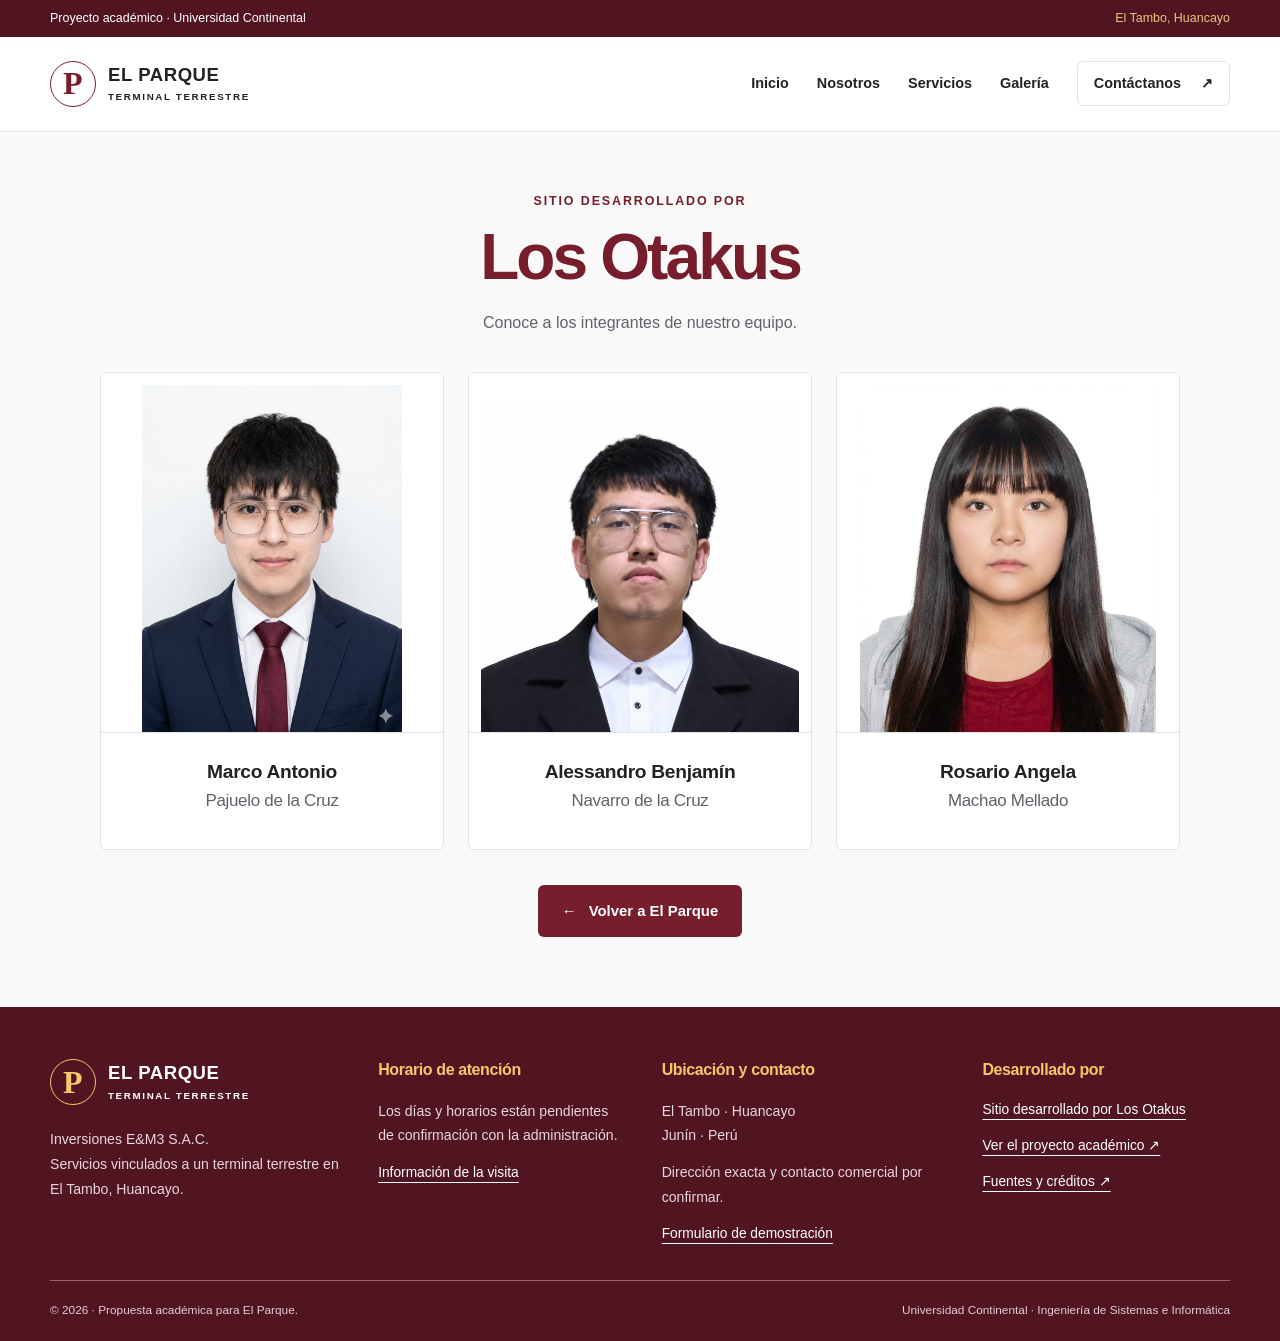
==== desarrolladores.html @ 57271e82 "Agregar páginas del terminal" ====
<!doctype html>
<html lang="es">
<head>
  <meta charset="utf-8">
  <meta name="viewport" content="width=device-width, initial-scale=1">
  <meta name="description" content="Los Otakus, equipo desarrollador de la página académica del Terminal Terrestre El Parque.">
  <meta name="theme-color" content="#771e2c">
  <title>Los Otakus · El Parque</title>
  <style>/* Paleta del proyecto: vino, dorado y blanco. Sin librerías ni compilación. */
:root{--wine:#771e2c;--wine-dark:#511521;--gold:#f2c86b;--ink:#222124;--muted:#62616a;--line:#e4e2e2;--paper:#fff;--light:#f6f5f5;--radius:6px;--max:1180px}
*{box-sizing:border-box}html{scroll-behavior:smooth;scroll-padding-top:110px}body{margin:0;background:var(--paper);color:var(--ink);font-family:Arial,Helvetica,sans-serif;font-size:16px;line-height:1.65}a{color:inherit;text-underline-offset:5px}button,input,select,textarea{font:inherit}button,a,input,select,textarea{-webkit-tap-highlight-color:transparent}button,a{touch-action:manipulation}img{display:block;max-width:100%}h1,h2,h3,p,figure{margin:0}h1,h2,h3{line-height:1.1}h1,h2{letter-spacing:-.045em}h2{font-size:clamp(2rem,4vw,3rem)}h3{font-size:1.35rem;letter-spacing:-.025em}p+p{margin-top:1rem}a:focus-visible,button:focus-visible,input:focus-visible,select:focus-visible,textarea:focus-visible,[tabindex]:focus-visible{outline:3px solid #1a74be;outline-offset:5px}a:hover{text-decoration-thickness:2px}.container{width:min(var(--max),calc(100% - 80px));margin:auto}.section{padding-top:100px;padding-bottom:100px}.eyebrow{font-size:.78rem;font-weight:700;letter-spacing:.15em;line-height:1.5;color:var(--wine);margin-bottom:22px}.lead{font-size:1.2rem;line-height:1.6}.fine-print{font-size:.85rem;line-height:1.6;color:var(--muted)}.text-link{display:inline-flex;gap:26px;align-items:center;font-weight:700;font-size:.95rem}.button{display:inline-flex;align-items:center;justify-content:center;gap:32px;min-height:52px;padding:14px 24px;border:0;border-radius:var(--radius);font-weight:700;font-size:.93rem;cursor:pointer;text-decoration:none;transition:background .15s,transform .15s}.button:hover{transform:translateY(-2px)}.button-dark{background:var(--wine);color:white}.button-dark:hover{background:var(--wine-dark)}.button-gold{background:var(--gold);color:var(--wine-dark)}.button-gold:hover{background:#ffe19a}.skip-link{position:absolute;top:0;left:20px;transform:translateY(-150%);z-index:50;padding:12px 20px;background:var(--ink);color:white}.skip-link:focus{transform:translateY(0)}
.academic-bar{background:var(--wine-dark);color:#fff;font-size:.78rem}.academic-bar .container{display:flex;justify-content:space-between;gap:16px;padding-top:8px;padding-bottom:8px}.academic-bar span{color:#edc57c}.site-header{position:sticky;top:0;z-index:10;background:#fff;border-bottom:1px solid var(--line)}.nav-wrap{display:flex;align-items:center;justify-content:space-between;min-height:94px;gap:35px}.brand{display:inline-flex;align-items:center;gap:12px;font-weight:900;font-size:1.16rem;letter-spacing:.03em;text-decoration:none;white-space:nowrap;line-height:1.1}.brand small{display:block;font-size:.61rem;font-weight:600;letter-spacing:.17em;margin-top:7px}.brand-mark{display:grid;place-items:center;width:46px;height:46px;border:1px solid var(--wine);border-radius:50%;font-family:Georgia,serif;font-size:2rem;font-weight:700;color:var(--wine)}nav{display:flex;align-items:center;gap:28px}nav a{font-size:.9rem;text-decoration:none;font-weight:600}nav a:hover{color:var(--wine)}.nav-contact{padding:10px 16px;border:1px solid var(--line);border-radius:var(--radius)}.nav-contact span{margin-left:16px}.menu-toggle{display:none}
.hero{padding:58px 0 64px}.hero-grid{display:grid;grid-template-columns:1.02fr 1fr;gap:50px;align-items:center}.hero-copy{padding:15px 0}.hero h1{font-size:clamp(2.8rem,5.4vw,4.65rem);line-height:1.02;font-weight:800}.hero h1 em{font-family:Georgia,'Times New Roman',serif;font-weight:400;color:var(--wine);letter-spacing:-.05em}.hero-intro{max-width:440px;margin-top:28px;color:var(--muted);font-size:1.05rem;line-height:1.7}.hero-actions{display:flex;align-items:center;gap:28px;margin-top:30px}.hero-footnote{display:flex;align-items:center;gap:15px;font-size:.8rem;color:var(--muted);margin-top:37px}.small-line{height:1px;width:34px;background:var(--wine)}.hero-visual{position:relative;min-height:535px;background:var(--wine-dark);overflow:hidden;border-radius:3px}.photo-space{position:absolute;inset:0;background:linear-gradient(160deg,#854250,#411820)}.hero-photo{position:absolute;width:100%;height:100%;object-fit:cover;inset:0}.hero-visual::after{content:'';position:absolute;inset:0;background:linear-gradient(0deg,rgba(32,18,22,.93),rgba(32,18,22,0) 80%)}.photo-caption{position:absolute;z-index:1;bottom:54px;left:38px;color:#fff;right:25px}.photo-caption>span{display:block;font-size:.72rem;font-weight:700;letter-spacing:.25em;color:var(--gold);margin-bottom:18px}.photo-caption strong{display:block;font-size:2.5rem;line-height:1.08;letter-spacing:-.035em}.photo-caption small{display:block;margin-top:18px;font-size:.9rem;color:#e9e4e5}.image-note{position:absolute;z-index:2;bottom:12px;left:38px;right:18px;font-size:.73rem;color:#f0e7e7;line-height:1.4}.identity-strip{background:var(--light);border-top:1px solid var(--line);border-bottom:1px solid var(--line)}.identity-grid{display:grid;grid-template-columns:1.2fr 1fr 1fr;padding-top:25px;padding-bottom:25px}.identity-grid>div{padding:0 34px;border-left:1px solid #d6d1d2}.identity-grid>div:first-child{padding-left:0;border:0}.identity-grid span{display:block;font-size:.78rem;color:var(--muted);margin-bottom:3px}.identity-grid strong{font-size:.96rem}
.section-heading{margin-bottom:42px}.about-grid{display:grid;grid-template-columns:1.08fr 1fr;gap:90px}.about-text p:not(.lead){color:var(--muted);font-size:1rem}.about-text .text-link{margin-top:22px}.purpose-list article{display:flex;gap:24px;padding:28px 0;border-top:1px solid var(--line)}.purpose-list article:first-child{padding-top:0;border-top:0}.purpose-list p{font-size:.96rem;margin-top:12px;color:var(--muted)}.purpose-number{font-family:Georgia,serif;font-size:2.3rem;line-height:1;color:var(--wine);width:34px;flex:none}.purpose-list .fine-print{font-size:.78rem;border-top:1px solid var(--line);padding-top:18px;margin:0}.services-section{background:var(--light)}.horizontal{display:flex;align-items:flex-end;justify-content:space-between;gap:50px}.horizontal>p{max-width:320px;color:var(--muted)}.service-grid{display:grid;grid-template-columns:repeat(3,1fr);gap:22px}.service-card{display:flex;flex-direction:column;background:white;padding:32px;border:1px solid #dfdada;border-top:3px solid var(--wine);border-radius:var(--radius);min-height:323px}.service-index{font-family:Georgia,serif;font-size:1.9rem;color:var(--wine);margin-bottom:29px;line-height:1}.service-card h3{font-size:1.45rem;line-height:1.2}.service-card p{font-size:.95rem;line-height:1.65;color:var(--muted);margin-top:18px;margin-bottom:26px}.service-card a{display:flex;justify-content:space-between;gap:15px;align-items:center;font-size:.9rem;font-weight:bold;margin-top:auto;text-decoration:none}.travel-note{display:flex;gap:20px;align-items:flex-start;margin-top:32px;border-top:1px solid #dad5d6;padding-top:27px}.travel-note>span{border:1px solid var(--wine);width:26px;height:26px;display:grid;place-items:center;border-radius:50%;flex:none;font-family:Georgia,serif;color:var(--wine);font-size:.9rem}.travel-note h3{font-size:1rem;line-height:1.6}.travel-note p{font-size:.91rem;color:var(--muted);margin-top:4px;max-width:900px}
.location-grid{display:grid;grid-template-columns:.93fr 1.1fr;gap:70px;align-items:center}.location-grid .lead{margin-top:25px;color:var(--muted)}.location-details{margin:30px 0 23px}.location-details>div{padding:15px 0;border-bottom:1px solid var(--line)}.location-details dt{font-size:.88rem;font-weight:bold;margin-bottom:6px}.location-details dd{margin:0;color:var(--muted);font-size:.94rem}.location-grid .text-link{margin-top:24px}.map-panel{background:#e5e5e5;position:relative;min-height:470px;border-radius:var(--radius);overflow:hidden;border:1px solid var(--line)}.map-panel iframe{position:absolute;inset:0;width:100%;height:100%;border:0}.map-label{position:absolute;bottom:20px;left:20px;right:20px;background:white;padding:17px 23px;display:flex;align-items:center;gap:16px;box-shadow:0 4px 15px #0001;pointer-events:none}.map-label strong{display:block;font-size:.85rem;letter-spacing:.08em}.map-label span:not(.map-dot){font-size:.8rem;color:var(--muted)}.map-dot{width:12px;height:12px;border:3px solid var(--wine);border-radius:50%}
.contact-section{background:var(--wine-dark);color:white}.contact-grid{display:grid;grid-template-columns:.9fr 1.1fr;gap:90px}.contact-copy .eyebrow{color:var(--gold)}.contact-copy h2{font-size:clamp(2.3rem,4.2vw,3.4rem)}.contact-copy>p:not(.eyebrow){max-width:350px;margin-top:25px;color:#ead6db}.demo-note{margin-top:40px;border-left:2px solid var(--gold);padding-left:20px;max-width:370px}.demo-note strong{font-size:.9rem;color:var(--gold)}.demo-note p{font-size:.9rem;color:#ead6db;line-height:1.65;margin-top:9px}.form-row{display:grid;grid-template-columns:1fr 1fr;gap:18px}.field{margin-bottom:19px}.field label{display:block;font-size:.89rem;margin-bottom:7px;font-weight:600}.field input,.field select,.field textarea{width:100%;border:1px solid #a47580;border-radius:4px;background:#fff;color:var(--ink);min-height:48px;padding:11px 13px;box-shadow:none}.field textarea{resize:vertical;min-height:126px}.field input[aria-invalid=true],.field select[aria-invalid=true],.field textarea[aria-invalid=true]{border:2px solid #ffd39b}.field input:focus-visible,.field select:focus-visible,.field textarea:focus-visible{outline-color:var(--gold);outline-offset:3px}.field-error{font-size:.81rem;color:#ffdfb4;display:block;line-height:1.45;margin-top:5px}.field-error:empty{display:none}.field-meta{display:flex;justify-content:space-between;gap:20px;align-items:start}.field-meta>span:last-child{font-size:.78rem;color:#e5cbd1;margin-left:auto}.form-result{font-size:.91rem;line-height:1.5}.form-result:not(:empty){padding:15px;border:1px solid #d0a2ad;margin-top:20px;border-radius:4px}.form-result.is-success{color:white;border-color:var(--gold);background:#682132}.form-result.is-error{color:#ffdfb4}
.site-footer{background:#f7f5f6;padding:36px 0 20px}.footer-top{display:flex;align-items:center;justify-content:space-between;gap:35px;padding-bottom:30px}.footer-top p{font-size:.85rem;color:var(--muted);line-height:1.8}.footer-top>a:last-child{font-size:.88rem;font-weight:bold}.footer-bottom{border-top:1px solid #ddd7d9;padding-top:20px;display:flex;gap:30px;justify-content:space-between;font-size:.74rem;color:var(--muted)}
/* Página adicional del proyecto y de sus desarrolladores. */
.project-intro{background:var(--wine-dark);color:white;padding:75px 0}.project-intro .eyebrow{color:var(--gold)}.project-intro h1{font-size:clamp(2.5rem,5vw,4.4rem);max-width:840px}.project-intro .lead{max-width:710px;color:#ead6db;margin-top:25px}.project-intro .breadcrumb{font-size:.85rem;display:inline-block;color:#ead6db;margin-bottom:35px}.project-meta{display:flex;flex-wrap:wrap;gap:22px 40px;margin-top:40px;border-top:1px solid #a4727c;padding-top:25px;font-size:.86rem}.project-meta strong{display:block;color:var(--gold);font-size:.75rem;letter-spacing:.08em;margin-bottom:4px}.project-body{max-width:1000px}.project-body>section{padding:65px 0;border-bottom:1px solid var(--line)}.project-body h2{font-size:2.3rem;margin-bottom:25px}.project-body p{max-width:850px;color:var(--muted)}.two-columns{display:grid;grid-template-columns:1fr 1fr;gap:40px}.two-columns h3{margin-bottom:15px}.tag{display:inline-block;background:var(--light);padding:7px 13px;border:1px solid var(--line);border-radius:4px;font-size:.84rem;font-weight:bold}.developer-card{border-left:4px solid var(--wine);background:var(--light);padding:28px;margin-top:25px}.developer-card h3{margin-bottom:12px}.developer-card p{font-size:.96rem}.system-flow{display:grid;grid-template-columns:1fr 30px 1fr 30px 1fr;align-items:stretch;gap:12px;margin:30px 0 12px}.system-box{padding:25px 22px;border:1px solid #ded4d6;border-radius:var(--radius);background:var(--light)}.system-box h3{color:var(--wine);font-size:1.1rem;margin-bottom:12px}.system-box p{font-size:.91rem}.flow-arrow{display:flex;align-items:center;justify-content:center;color:var(--wine);font-size:1.8rem}.feedback{border:1px dashed var(--wine);border-radius:4px;text-align:center;padding:15px;font-size:.9rem;color:var(--wine);margin-bottom:22px}.feature-list{list-style:none;padding:0;margin:0;display:grid;grid-template-columns:1fr 1fr;gap:25px}.feature-list li{border-top:1px solid var(--line);padding-top:22px}.feature-list strong{display:block;margin-bottom:8px}.feature-list p{font-size:.95rem}.credits-list{padding-left:22px;color:var(--muted)}.credits-list li+li{margin-top:12px}.back-link{margin:35px 0 50px}.status-tag{font-weight:600;color:var(--wine)}
@media(min-width:1600px){.hero-visual{min-height:560px}}
@media(max-width:1050px){.container{width:calc(100% - 48px)}nav{gap:16px}.nav-wrap{gap:20px}.hero-grid{gap:32px}.hero-visual{min-height:495px}.hero-actions{gap:20px;flex-wrap:wrap}.about-grid,.location-grid,.contact-grid{gap:45px}.service-card{padding:26px}.footer-top{gap:25px}.brand{font-size:1.02rem}}
@media(max-width:780px){html{scroll-padding-top:90px}.container{width:calc(100% - 40px)}.academic-bar span{display:none}.academic-bar .container{font-size:.71rem}.nav-wrap{min-height:78px;flex-wrap:wrap;gap:0}.brand{font-size:1.08rem}.brand-mark{width:42px;height:42px;font-size:1.8rem}.menu-toggle{display:flex;align-items:center;gap:13px;background:white;border:1px solid var(--line);padding:9px 12px;border-radius:4px;color:var(--ink);font-size:.86rem}nav{display:none;flex-basis:100%;padding:14px 0 20px;flex-direction:column;align-items:stretch;gap:0}nav.is-open{display:flex}nav a{padding:13px 9px;border-top:1px solid var(--line)}nav .nav-contact{margin-top:10px;text-align:center;border:1px solid var(--wine);color:var(--wine)}.hero{padding:32px 0 40px}.hero-grid{grid-template-columns:1fr;gap:34px}.hero h1{font-size:clamp(2.9rem,9.5vw,4.5rem)}.hero-copy{padding:5px 0}.hero-intro{max-width:560px;margin-top:22px}.hero-actions{gap:24px;margin-top:25px}.hero-footnote{margin-top:26px}.hero-visual{min-height:430px}.identity-grid{grid-template-columns:1fr;padding:12px 0}.identity-grid>div,.identity-grid>div:first-child{padding:13px 0;border:0;border-bottom:1px solid #dfdadd;display:flex;justify-content:space-between;align-items:center;gap:20px}.identity-grid>div:last-child{border:0}.identity-grid span{font-size:.74rem}.identity-grid strong{font-size:.87rem;text-align:right}.section{padding-top:65px;padding-bottom:65px}.section-heading{margin-bottom:33px}.about-grid,.location-grid,.contact-grid{grid-template-columns:1fr;gap:38px}.about-grid{gap:38px}.purpose-list{padding-top:30px;border-top:1px solid var(--line)}.horizontal{display:block}.horizontal>p{margin-top:25px;max-width:550px}.service-grid{grid-template-columns:1fr;gap:17px}.service-card{min-height:0;padding:28px;display:grid;grid-template-columns:40px 1fr;gap:0 20px}.service-index{grid-row:1/4;font-size:1.5rem;margin:0}.service-card p{margin:13px 0 21px}.service-card a{grid-column:2}.travel-note{padding-top:25px}.map-panel{min-height:410px}.contact-copy>p:not(.eyebrow),.demo-note{max-width:none}.demo-note{margin-top:28px}.footer-top{align-items:flex-start;flex-wrap:wrap;gap:28px}.footer-top p{flex-basis:calc(100% - 260px)}.footer-bottom{flex-direction:column;gap:8px}.two-columns,.feature-list{grid-template-columns:1fr;gap:25px}.project-intro{padding:48px 0}.project-body>section{padding:45px 0}.system-flow{grid-template-columns:1fr;gap:8px}.flow-arrow{transform:rotate(90deg);height:28px}.project-meta{gap:22px}}
@media(max-width:420px){.container{width:calc(100% - 32px)}.brand{font-size:.97rem;gap:9px}.brand small{font-size:.53rem}.brand-mark{width:38px;height:38px}.hero h1{font-size:2.7rem}.hero .eyebrow{font-size:.69rem}.hero-actions{gap:20px}.hero-actions .button{padding:13px 18px;gap:20px}.hero-actions .text-link{font-size:.87rem;gap:12px}.hero-visual{min-height:370px}.photo-caption{left:26px;bottom:52px}.photo-caption strong{font-size:2.2rem}.image-note{left:26px;font-size:.7rem}.identity-grid>div{gap:14px}.identity-grid strong{font-size:.78rem}.form-row{grid-template-columns:1fr;gap:0}.footer-top p{flex-basis:100%}.service-card{padding:24px 20px;grid-template-columns:30px 1fr;gap:0 14px}.service-card h3{font-size:1.3rem}.service-card a{font-size:.86rem}.map-panel{min-height:350px}}
@media(prefers-reduced-motion:reduce){html{scroll-behavior:auto}*,*::before,*::after{transition:none!important}}

/* Adaptación de la distribución del ejemplo Agua Clárida a El Parque. */
.hero-banner{position:relative;isolation:isolate;overflow:hidden;background:#25171a;padding:0;color:white}
.hero-banner::after{content:'';position:absolute;inset:0;z-index:-1;background:linear-gradient(90deg,rgba(26,15,19,.90) 0%,rgba(31,19,24,.7) 38%,rgba(34,22,26,.14) 100%)}
.banner-photo{position:absolute;inset:0;width:100%;height:100%;object-fit:cover;object-position:center 50%;z-index:-2}
.banner-content{position:relative;padding-top:90px;padding-bottom:82px;min-height:565px}
.hero-banner h1{font-size:clamp(3.1rem,6.6vw,5.5rem);line-height:1.04;max-width:680px;color:white}
.hero-banner h1 em{color:var(--gold)}
.hero-banner .eyebrow{color:#f6d995}
.hero-banner .hero-intro{color:#fff;max-width:480px;font-size:1.1rem}
.button-outline{border:1px solid #e9d8d2;background:transparent;color:white}
.button-outline:hover{background:#ffffff16}
.banner-caption{position:relative;font-size:.78rem;color:#f1e8e8;padding-bottom:17px;line-height:1.6}
.about-section{background:var(--wine);color:white}
.about-section .eyebrow,.about-section .purpose-number{color:var(--gold)}
.about-section .about-text p:not(.lead),.about-section .purpose-list p{color:#f0e1e4}
.about-section .purpose-list article,.about-section .purpose-list .fine-print,.about-section .purpose-list{border-color:#af7983}
.about-section .text-link{color:white}
.gallery-section{background:#fff}
.gallery-feature{border:1px solid var(--line);border-radius:6px;overflow:hidden}
.gallery-feature>a{display:block;position:relative;background:#eee}
.gallery-feature img{width:100%;height:430px;object-fit:cover;object-position:center 55%}
.gallery-open{position:absolute;right:22px;bottom:22px;display:flex;align-items:center;gap:25px;padding:10px 17px;background:#fff;font-size:.9rem;font-weight:600;border-radius:4px;box-shadow:0 2px 8px #0002}
.gallery-feature figcaption{display:flex;justify-content:space-between;gap:30px;padding:22px 26px;align-items:center}
.gallery-feature figcaption strong{font-size:1rem}.gallery-feature figcaption p{font-size:.92rem;color:var(--muted);margin-top:5px}
.gallery-feature figcaption>a{font-size:.86rem;white-space:nowrap}
.gallery-note{font-size:.86rem;color:var(--muted);margin-top:17px;max-width:850px}
.gallery-section+section{border-top:1px solid var(--line)}
.footer-example{background:var(--wine-dark);color:white;padding-top:52px}
.footer-columns{display:grid;grid-template-columns:1.18fr 1fr 1.15fr 1fr;gap:36px;padding-bottom:35px}
.footer-columns h3{font-size:1rem;line-height:1.4;margin-bottom:17px;color:var(--gold)}
.footer-columns p{font-size:.88rem;line-height:1.75;color:#ead6db;margin-top:0}.footer-columns p+p{margin-top:12px}
.footer-columns>div:first-child p{margin-top:22px}
.footer-columns>div>a:not(.brand){display:block;font-size:.86rem;line-height:1.6;margin-top:14px}
.footer-example .brand-mark{color:var(--gold);border-color:var(--gold)}
.footer-example .footer-bottom{border-color:#99626e;color:#e7cbd2}
@media(max-width:1050px){.footer-columns{grid-template-columns:1fr 1fr;gap:38px 50px}.banner-content{min-height:530px;padding-top:75px;padding-bottom:65px}}
@media(max-width:780px){.banner-content{min-height:500px;padding-top:65px;padding-bottom:60px}.hero-banner::after{background:linear-gradient(90deg,rgba(26,15,19,.90),rgba(31,19,24,.40))}.hero-banner h1{font-size:clamp(3.3rem,11vw,4.7rem)}.hero-banner .hero-intro{font-size:1rem;max-width:450px}.banner-caption{font-size:.75rem}.gallery-feature img{height:330px}.gallery-feature figcaption{display:block;padding:20px}.gallery-feature figcaption>a{display:inline-block;margin-top:13px}.gallery-open{right:14px;bottom:14px;font-size:.83rem;padding:9px 13px}.footer-columns{gap:35px}.footer-example .brand{white-space:normal}.footer-example .brand-mark{flex:none}}
@media(max-width:480px){.banner-content{min-height:510px;padding-top:50px;padding-bottom:45px}.hero-banner h1{font-size:3.2rem}.hero-banner .eyebrow{font-size:.72rem;max-width:270px}.hero-banner .hero-actions{flex-direction:column;align-items:flex-start;gap:14px}.hero-banner .button{min-width:218px}.gallery-feature img{height:280px}.footer-columns{grid-template-columns:1fr;gap:29px}}
</style>
  <style>/* Página del equipo. Reutiliza el encabezado y pie de estilos.css. */
.team-section{padding:60px 0 70px;background:#faf9f9}
.team-intro{text-align:center;max-width:680px;margin:0 auto 36px}
.team-intro .eyebrow{margin-bottom:14px}
.team-intro h1{font-size:clamp(2.7rem,6vw,4rem);color:var(--wine);line-height:1.05}
.team-intro>p:last-child{color:var(--muted);margin:18px auto 0;max-width:560px}
.team-grid{display:grid;grid-template-columns:repeat(3,minmax(0,1fr));gap:24px;max-width:1080px;margin:0 auto}
.team-card{min-width:0;overflow:hidden;background:#fff;border:1px solid var(--line);border-radius:6px}
.team-photo{height:360px;background:#fff;border-bottom:1px solid var(--line);padding:12px 12px 0}
.team-photo img{width:100%;height:100%;display:block;object-fit:contain;object-position:bottom center}
.team-name{padding:25px 16px 27px;min-height:116px;text-align:center}
.team-name h2{font-size:1.2rem;line-height:1.45;letter-spacing:-.015em}
.team-name h2 span{display:block}
.team-name h2 span:last-child{font-weight:400;font-size:1.06rem;color:var(--muted);margin-top:3px}
.team-return{display:flex;justify-content:center;margin-top:35px}
.team-return a{gap:12px}
@media(max-width:1050px){.team-grid{gap:17px}.team-photo{height:300px}.team-name h2{font-size:1.05rem}.team-name h2 span:last-child{font-size:1rem}}
@media(max-width:780px){.team-section{padding:38px 0 48px}.team-intro{margin-bottom:28px}.team-grid{grid-template-columns:1fr;max-width:390px;gap:23px}.team-photo{height:360px}.team-name{min-height:0;padding:22px 16px}.team-name h2{font-size:1.2rem}.team-name h2 span:last-child{font-size:1.08rem}.team-return{margin-top:28px}}
@media(max-width:360px){.team-photo{height:320px}.team-name h2{font-size:1.08rem}.team-name h2 span:last-child{font-size:1rem}}
</style>
  
</head>
<body>
  <a class="skip-link" href="#contenido">Saltar al contenido</a>
  <div class="academic-bar"><div class="container">Proyecto académico · Universidad Continental <span>El Tambo, Huancayo</span></div></div>
  <header class="site-header">
<div class="container nav-wrap">
<a aria-label="El Parque, inicio" class="brand" href="index.html"><span aria-hidden="true" class="brand-mark">P</span><span>EL PARQUE<small>TERMINAL TERRESTRE</small></span></a>
<button aria-controls="navegacion" aria-expanded="false" class="menu-toggle" type="button">Menú <span aria-hidden="true">☰</span></button>
<nav aria-label="Navegación principal" id="navegacion">
<a href="index.html#inicio">Inicio</a>
<a href="index.html#nosotros">Nosotros</a>
<a href="index.html#servicios">Servicios</a>
<a href="index.html#galeria">Galería</a>
<a class="nav-contact" href="index.html#contacto">Contáctanos <span aria-hidden="true">↗</span></a>
</nav>
</div>
</header>
  <main id="contenido">
    <section class="team-section" id="equipo" aria-labelledby="titulo-equipo">
      <div class="container">
        <div class="team-intro">
          <p class="eyebrow">SITIO DESARROLLADO POR</p>
          <h1 id="titulo-equipo">Los Otakus</h1>
          <p>Conoce a los integrantes de nuestro equipo.</p>
        </div>
        <div class="team-grid">
      <article class="team-card" aria-labelledby="integrante-1">
        <div class="team-photo"><img src="[data-uri]" alt="Fotografía de Marco Antonio Pajuelo de la Cruz" width="896" height="1200" decoding="async"></div>
        <div class="team-name"><h2 id="integrante-1"><span>Marco Antonio</span><span>Pajuelo de la Cruz</span></h2></div>
      </article>
      <article class="team-card" aria-labelledby="integrante-2">
        <div class="team-photo"><img src="[data-uri]" alt="Fotografía de Alessandro Benjamín Navarro de la Cruz" width="1230" height="1279" decoding="async"></div>
        <div class="team-name"><h2 id="integrante-2"><span>Alessandro Benjamín</span><span>Navarro de la Cruz</span></h2></div>
      </article>
      <article class="team-card" aria-labelledby="integrante-3">
        <div class="team-photo"><img src="[data-uri]" alt="Fotografía de Rosario Angela Machao Mellado" width="912" height="1072" decoding="async"></div>
        <div class="team-name"><h2 id="integrante-3"><span>Rosario Angela</span><span>Machao Mellado</span></h2></div>
      </article>
        </div>
        <div class="team-return"><a class="button button-dark" href="index.html"><span aria-hidden="true">←</span> Volver a El Parque</a></div>
      </div>
    </section>
  </main>
  <footer class="site-footer footer-example">
<div class="container footer-columns">
<div><a class="brand brand-footer" href="index.html"><span aria-hidden="true" class="brand-mark">P</span><span>EL PARQUE<small>TERMINAL TERRESTRE</small></span></a><p>Inversiones E&amp;M3 S.A.C.<br/>Servicios vinculados a un terminal terrestre en El Tambo, Huancayo.</p></div>
<div><h3>Horario de atención</h3><p>Los días y horarios están pendientes de confirmación con la administración.</p><a href="index.html#ubicacion">Información de la visita</a></div>
<div><h3>Ubicación y contacto</h3><p>El Tambo · Huancayo<br/>Junín · Perú</p><p>Dirección exacta y contacto comercial por confirmar.</p><a href="index.html#contacto">Formulario de demostración</a></div>
<div><h3>Desarrollado por</h3><a href="desarrolladores.html">Sitio desarrollado por Los Otakus</a><a href="proyecto.html">Ver el proyecto académico ↗</a><a href="proyecto.html#titulo-creditos">Fuentes y créditos ↗</a></div>
</div>
<div class="container footer-bottom"><span>© 2026 · Propuesta académica para El Parque.</span><span>Universidad Continental · Ingeniería de Sistemas e Informática</span></div>
</footer>
<script>'use strict';

// Abre y cierra el menú en pantallas pequeñas.
const menuButton = document.querySelector('.menu-toggle');
const navigation = document.querySelector('#navegacion');

function closeMenu() {
  if (!menuButton || !navigation) return;
  menuButton.setAttribute('aria-expanded', 'false');
  navigation.classList.remove('is-open');
}

if (menuButton && navigation) {
  menuButton.addEventListener('click', function () {
    const open = menuButton.getAttribute('aria-expanded') === 'true';
    menuButton.setAttribute('aria-expanded', String(!open));
    navigation.classList.toggle('is-open', !open);
  });
  navigation.querySelectorAll('a').forEach(function (link) {
    link.addEventListener('click', closeMenu);
  });
  document.addEventListener('keydown', function (event) {
    if (event.key === 'Escape' && menuButton.getAttribute('aria-expanded') === 'true') {
      closeMenu();
      menuButton.focus();
    }
  });
  document.addEventListener('click', function (event) {
    if (!event.target.closest('.nav-wrap')) closeMenu();
  });
}

// Simulación pedida en la consigna: ningún dato se guarda o se envía.
const contactForm = document.querySelector('#formulario-contacto');
if (contactForm) {
  const fields = ['nombre', 'correo', 'asunto', 'mensaje'];
  const result = document.querySelector('#resultado-formulario');
  const message = document.querySelector('#mensaje');
  const counter = document.querySelector('#caracteres');

  function validateField(id) {
    const field = document.getElementById(id);
    const value = field.value.trim();
    let error = '';

    if (value === '') {
      error = id === 'asunto' ? 'Selecciona un asunto.' : 'Completa este campo.';
    } else if (id === 'correo' && (field.validity.typeMismatch || !/^[^\s@]+@[^\s@]+\.[^\s@]+$/.test(value))) {
      error = 'Escribe un correo válido, por ejemplo nombre@correo.com.';
    }

    document.getElementById('error-' + id).textContent = error;
    field.setAttribute('aria-invalid', String(error !== ''));
    return error === '';
  }

  fields.forEach(function (id) {
    const field = document.getElementById(id);
    field.addEventListener('input', function () {
      result.textContent = '';
      result.className = 'form-result';
      if (field.getAttribute('aria-invalid') === 'true') validateField(id);
    });
    field.addEventListener('change', function () {
      if (field.getAttribute('aria-invalid') === 'true') validateField(id);
    });
  });

  message.addEventListener('input', function () {
    counter.textContent = String(message.value.length);
  });

  contactForm.addEventListener('submit', function (event) {
    event.preventDefault();
    let firstInvalid = null;
    fields.forEach(function (id) {
      if (!validateField(id) && firstInvalid === null) firstInvalid = document.getElementById(id);
    });

    if (firstInvalid) {
      result.textContent = 'Revisa los campos señalados para continuar.';
      result.className = 'form-result is-error';
      firstInvalid.focus();
      return;
    }

    result.textContent = 'Simulación completada. Los campos son válidos. No se ha enviado ni guardado tu mensaje.';
    result.className = 'form-result is-success';
    result.focus();
    contactForm.reset();
    counter.textContent = '0';
    fields.forEach(function (id) {
      document.getElementById(id).removeAttribute('aria-invalid');
      document.getElementById('error-' + id).textContent = '';
    });
  });
  document.getElementById('enviar').disabled = false;
}
</script></body>
</html>
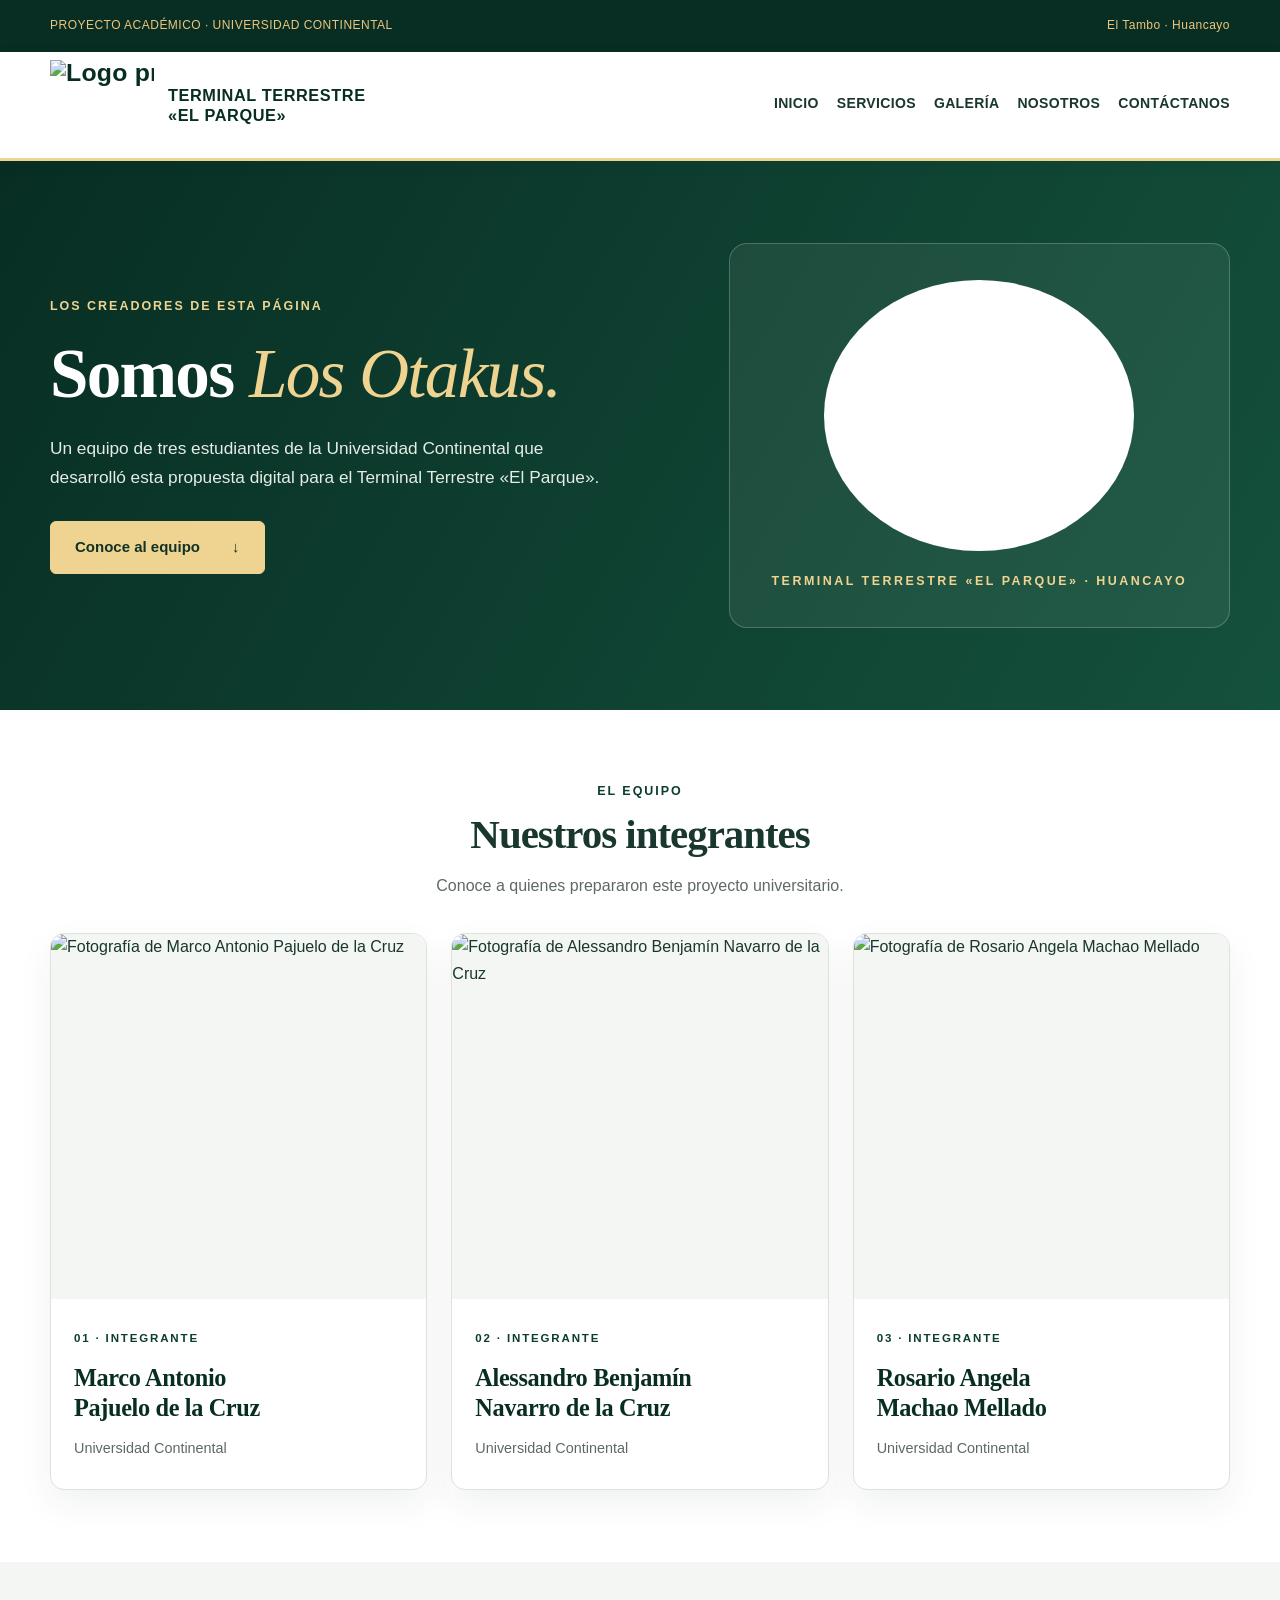
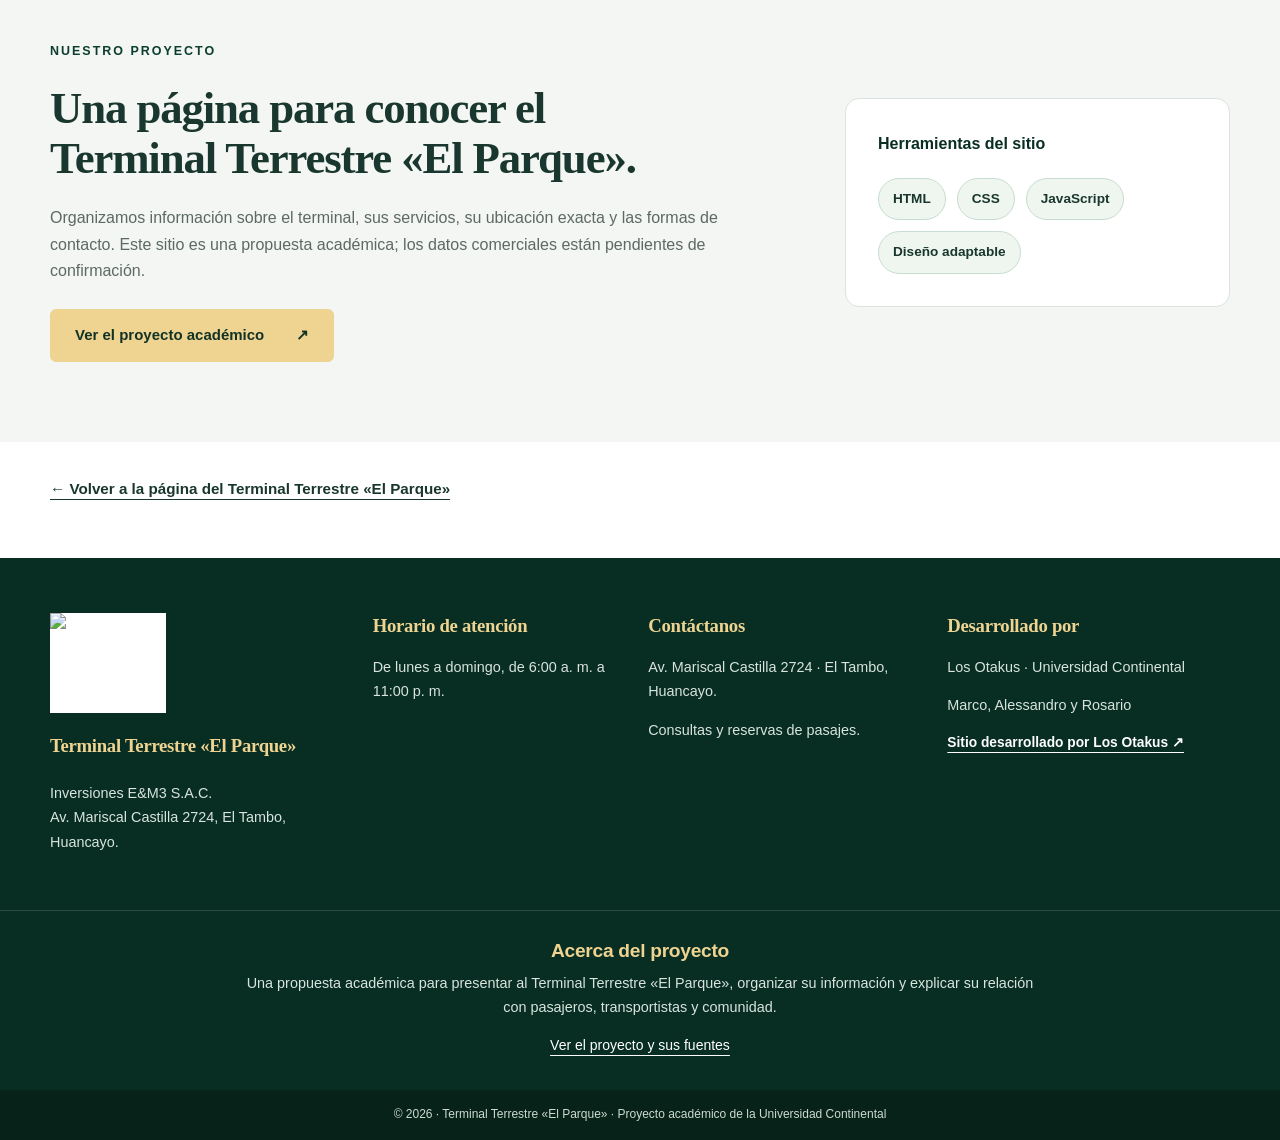
==== commit f09fe505: "Publicar versión final multipágina de El Parque" ====
--- a/desarrolladores.html
+++ b/desarrolladores.html
@@ -2,236 +2,48 @@
 <html lang="es">
 <head>
   <meta charset="utf-8">
-  <meta name="viewport" content="width=device-width, initial-scale=1">
-  <meta name="description" content="Los Otakus, equipo desarrollador de la página académica del Terminal Terrestre El Parque.">
-  <meta name="theme-color" content="#771e2c">
-  <title>Los Otakus · El Parque</title>
-  <style>/* Paleta del proyecto: vino, dorado y blanco. Sin librerías ni compilación. */
-:root{--wine:#771e2c;--wine-dark:#511521;--gold:#f2c86b;--ink:#222124;--muted:#62616a;--line:#e4e2e2;--paper:#fff;--light:#f6f5f5;--radius:6px;--max:1180px}
-*{box-sizing:border-box}html{scroll-behavior:smooth;scroll-padding-top:110px}body{margin:0;background:var(--paper);color:var(--ink);font-family:Arial,Helvetica,sans-serif;font-size:16px;line-height:1.65}a{color:inherit;text-underline-offset:5px}button,input,select,textarea{font:inherit}button,a,input,select,textarea{-webkit-tap-highlight-color:transparent}button,a{touch-action:manipulation}img{display:block;max-width:100%}h1,h2,h3,p,figure{margin:0}h1,h2,h3{line-height:1.1}h1,h2{letter-spacing:-.045em}h2{font-size:clamp(2rem,4vw,3rem)}h3{font-size:1.35rem;letter-spacing:-.025em}p+p{margin-top:1rem}a:focus-visible,button:focus-visible,input:focus-visible,select:focus-visible,textarea:focus-visible,[tabindex]:focus-visible{outline:3px solid #1a74be;outline-offset:5px}a:hover{text-decoration-thickness:2px}.container{width:min(var(--max),calc(100% - 80px));margin:auto}.section{padding-top:100px;padding-bottom:100px}.eyebrow{font-size:.78rem;font-weight:700;letter-spacing:.15em;line-height:1.5;color:var(--wine);margin-bottom:22px}.lead{font-size:1.2rem;line-height:1.6}.fine-print{font-size:.85rem;line-height:1.6;color:var(--muted)}.text-link{display:inline-flex;gap:26px;align-items:center;font-weight:700;font-size:.95rem}.button{display:inline-flex;align-items:center;justify-content:center;gap:32px;min-height:52px;padding:14px 24px;border:0;border-radius:var(--radius);font-weight:700;font-size:.93rem;cursor:pointer;text-decoration:none;transition:background .15s,transform .15s}.button:hover{transform:translateY(-2px)}.button-dark{background:var(--wine);color:white}.button-dark:hover{background:var(--wine-dark)}.button-gold{background:var(--gold);color:var(--wine-dark)}.button-gold:hover{background:#ffe19a}.skip-link{position:absolute;top:0;left:20px;transform:translateY(-150%);z-index:50;padding:12px 20px;background:var(--ink);color:white}.skip-link:focus{transform:translateY(0)}
-.academic-bar{background:var(--wine-dark);color:#fff;font-size:.78rem}.academic-bar .container{display:flex;justify-content:space-between;gap:16px;padding-top:8px;padding-bottom:8px}.academic-bar span{color:#edc57c}.site-header{position:sticky;top:0;z-index:10;background:#fff;border-bottom:1px solid var(--line)}.nav-wrap{display:flex;align-items:center;justify-content:space-between;min-height:94px;gap:35px}.brand{display:inline-flex;align-items:center;gap:12px;font-weight:900;font-size:1.16rem;letter-spacing:.03em;text-decoration:none;white-space:nowrap;line-height:1.1}.brand small{display:block;font-size:.61rem;font-weight:600;letter-spacing:.17em;margin-top:7px}.brand-mark{display:grid;place-items:center;width:46px;height:46px;border:1px solid var(--wine);border-radius:50%;font-family:Georgia,serif;font-size:2rem;font-weight:700;color:var(--wine)}nav{display:flex;align-items:center;gap:28px}nav a{font-size:.9rem;text-decoration:none;font-weight:600}nav a:hover{color:var(--wine)}.nav-contact{padding:10px 16px;border:1px solid var(--line);border-radius:var(--radius)}.nav-contact span{margin-left:16px}.menu-toggle{display:none}
-.hero{padding:58px 0 64px}.hero-grid{display:grid;grid-template-columns:1.02fr 1fr;gap:50px;align-items:center}.hero-copy{padding:15px 0}.hero h1{font-size:clamp(2.8rem,5.4vw,4.65rem);line-height:1.02;font-weight:800}.hero h1 em{font-family:Georgia,'Times New Roman',serif;font-weight:400;color:var(--wine);letter-spacing:-.05em}.hero-intro{max-width:440px;margin-top:28px;color:var(--muted);font-size:1.05rem;line-height:1.7}.hero-actions{display:flex;align-items:center;gap:28px;margin-top:30px}.hero-footnote{display:flex;align-items:center;gap:15px;font-size:.8rem;color:var(--muted);margin-top:37px}.small-line{height:1px;width:34px;background:var(--wine)}.hero-visual{position:relative;min-height:535px;background:var(--wine-dark);overflow:hidden;border-radius:3px}.photo-space{position:absolute;inset:0;background:linear-gradient(160deg,#854250,#411820)}.hero-photo{position:absolute;width:100%;height:100%;object-fit:cover;inset:0}.hero-visual::after{content:'';position:absolute;inset:0;background:linear-gradient(0deg,rgba(32,18,22,.93),rgba(32,18,22,0) 80%)}.photo-caption{position:absolute;z-index:1;bottom:54px;left:38px;color:#fff;right:25px}.photo-caption>span{display:block;font-size:.72rem;font-weight:700;letter-spacing:.25em;color:var(--gold);margin-bottom:18px}.photo-caption strong{display:block;font-size:2.5rem;line-height:1.08;letter-spacing:-.035em}.photo-caption small{display:block;margin-top:18px;font-size:.9rem;color:#e9e4e5}.image-note{position:absolute;z-index:2;bottom:12px;left:38px;right:18px;font-size:.73rem;color:#f0e7e7;line-height:1.4}.identity-strip{background:var(--light);border-top:1px solid var(--line);border-bottom:1px solid var(--line)}.identity-grid{display:grid;grid-template-columns:1.2fr 1fr 1fr;padding-top:25px;padding-bottom:25px}.identity-grid>div{padding:0 34px;border-left:1px solid #d6d1d2}.identity-grid>div:first-child{padding-left:0;border:0}.identity-grid span{display:block;font-size:.78rem;color:var(--muted);margin-bottom:3px}.identity-grid strong{font-size:.96rem}
-.section-heading{margin-bottom:42px}.about-grid{display:grid;grid-template-columns:1.08fr 1fr;gap:90px}.about-text p:not(.lead){color:var(--muted);font-size:1rem}.about-text .text-link{margin-top:22px}.purpose-list article{display:flex;gap:24px;padding:28px 0;border-top:1px solid var(--line)}.purpose-list article:first-child{padding-top:0;border-top:0}.purpose-list p{font-size:.96rem;margin-top:12px;color:var(--muted)}.purpose-number{font-family:Georgia,serif;font-size:2.3rem;line-height:1;color:var(--wine);width:34px;flex:none}.purpose-list .fine-print{font-size:.78rem;border-top:1px solid var(--line);padding-top:18px;margin:0}.services-section{background:var(--light)}.horizontal{display:flex;align-items:flex-end;justify-content:space-between;gap:50px}.horizontal>p{max-width:320px;color:var(--muted)}.service-grid{display:grid;grid-template-columns:repeat(3,1fr);gap:22px}.service-card{display:flex;flex-direction:column;background:white;padding:32px;border:1px solid #dfdada;border-top:3px solid var(--wine);border-radius:var(--radius);min-height:323px}.service-index{font-family:Georgia,serif;font-size:1.9rem;color:var(--wine);margin-bottom:29px;line-height:1}.service-card h3{font-size:1.45rem;line-height:1.2}.service-card p{font-size:.95rem;line-height:1.65;color:var(--muted);margin-top:18px;margin-bottom:26px}.service-card a{display:flex;justify-content:space-between;gap:15px;align-items:center;font-size:.9rem;font-weight:bold;margin-top:auto;text-decoration:none}.travel-note{display:flex;gap:20px;align-items:flex-start;margin-top:32px;border-top:1px solid #dad5d6;padding-top:27px}.travel-note>span{border:1px solid var(--wine);width:26px;height:26px;display:grid;place-items:center;border-radius:50%;flex:none;font-family:Georgia,serif;color:var(--wine);font-size:.9rem}.travel-note h3{font-size:1rem;line-height:1.6}.travel-note p{font-size:.91rem;color:var(--muted);margin-top:4px;max-width:900px}
-.location-grid{display:grid;grid-template-columns:.93fr 1.1fr;gap:70px;align-items:center}.location-grid .lead{margin-top:25px;color:var(--muted)}.location-details{margin:30px 0 23px}.location-details>div{padding:15px 0;border-bottom:1px solid var(--line)}.location-details dt{font-size:.88rem;font-weight:bold;margin-bottom:6px}.location-details dd{margin:0;color:var(--muted);font-size:.94rem}.location-grid .text-link{margin-top:24px}.map-panel{background:#e5e5e5;position:relative;min-height:470px;border-radius:var(--radius);overflow:hidden;border:1px solid var(--line)}.map-panel iframe{position:absolute;inset:0;width:100%;height:100%;border:0}.map-label{position:absolute;bottom:20px;left:20px;right:20px;background:white;padding:17px 23px;display:flex;align-items:center;gap:16px;box-shadow:0 4px 15px #0001;pointer-events:none}.map-label strong{display:block;font-size:.85rem;letter-spacing:.08em}.map-label span:not(.map-dot){font-size:.8rem;color:var(--muted)}.map-dot{width:12px;height:12px;border:3px solid var(--wine);border-radius:50%}
-.contact-section{background:var(--wine-dark);color:white}.contact-grid{display:grid;grid-template-columns:.9fr 1.1fr;gap:90px}.contact-copy .eyebrow{color:var(--gold)}.contact-copy h2{font-size:clamp(2.3rem,4.2vw,3.4rem)}.contact-copy>p:not(.eyebrow){max-width:350px;margin-top:25px;color:#ead6db}.demo-note{margin-top:40px;border-left:2px solid var(--gold);padding-left:20px;max-width:370px}.demo-note strong{font-size:.9rem;color:var(--gold)}.demo-note p{font-size:.9rem;color:#ead6db;line-height:1.65;margin-top:9px}.form-row{display:grid;grid-template-columns:1fr 1fr;gap:18px}.field{margin-bottom:19px}.field label{display:block;font-size:.89rem;margin-bottom:7px;font-weight:600}.field input,.field select,.field textarea{width:100%;border:1px solid #a47580;border-radius:4px;background:#fff;color:var(--ink);min-height:48px;padding:11px 13px;box-shadow:none}.field textarea{resize:vertical;min-height:126px}.field input[aria-invalid=true],.field select[aria-invalid=true],.field textarea[aria-invalid=true]{border:2px solid #ffd39b}.field input:focus-visible,.field select:focus-visible,.field textarea:focus-visible{outline-color:var(--gold);outline-offset:3px}.field-error{font-size:.81rem;color:#ffdfb4;display:block;line-height:1.45;margin-top:5px}.field-error:empty{display:none}.field-meta{display:flex;justify-content:space-between;gap:20px;align-items:start}.field-meta>span:last-child{font-size:.78rem;color:#e5cbd1;margin-left:auto}.form-result{font-size:.91rem;line-height:1.5}.form-result:not(:empty){padding:15px;border:1px solid #d0a2ad;margin-top:20px;border-radius:4px}.form-result.is-success{color:white;border-color:var(--gold);background:#682132}.form-result.is-error{color:#ffdfb4}
-.site-footer{background:#f7f5f6;padding:36px 0 20px}.footer-top{display:flex;align-items:center;justify-content:space-between;gap:35px;padding-bottom:30px}.footer-top p{font-size:.85rem;color:var(--muted);line-height:1.8}.footer-top>a:last-child{font-size:.88rem;font-weight:bold}.footer-bottom{border-top:1px solid #ddd7d9;padding-top:20px;display:flex;gap:30px;justify-content:space-between;font-size:.74rem;color:var(--muted)}
-/* Página adicional del proyecto y de sus desarrolladores. */
-.project-intro{background:var(--wine-dark);color:white;padding:75px 0}.project-intro .eyebrow{color:var(--gold)}.project-intro h1{font-size:clamp(2.5rem,5vw,4.4rem);max-width:840px}.project-intro .lead{max-width:710px;color:#ead6db;margin-top:25px}.project-intro .breadcrumb{font-size:.85rem;display:inline-block;color:#ead6db;margin-bottom:35px}.project-meta{display:flex;flex-wrap:wrap;gap:22px 40px;margin-top:40px;border-top:1px solid #a4727c;padding-top:25px;font-size:.86rem}.project-meta strong{display:block;color:var(--gold);font-size:.75rem;letter-spacing:.08em;margin-bottom:4px}.project-body{max-width:1000px}.project-body>section{padding:65px 0;border-bottom:1px solid var(--line)}.project-body h2{font-size:2.3rem;margin-bottom:25px}.project-body p{max-width:850px;color:var(--muted)}.two-columns{display:grid;grid-template-columns:1fr 1fr;gap:40px}.two-columns h3{margin-bottom:15px}.tag{display:inline-block;background:var(--light);padding:7px 13px;border:1px solid var(--line);border-radius:4px;font-size:.84rem;font-weight:bold}.developer-card{border-left:4px solid var(--wine);background:var(--light);padding:28px;margin-top:25px}.developer-card h3{margin-bottom:12px}.developer-card p{font-size:.96rem}.system-flow{display:grid;grid-template-columns:1fr 30px 1fr 30px 1fr;align-items:stretch;gap:12px;margin:30px 0 12px}.system-box{padding:25px 22px;border:1px solid #ded4d6;border-radius:var(--radius);background:var(--light)}.system-box h3{color:var(--wine);font-size:1.1rem;margin-bottom:12px}.system-box p{font-size:.91rem}.flow-arrow{display:flex;align-items:center;justify-content:center;color:var(--wine);font-size:1.8rem}.feedback{border:1px dashed var(--wine);border-radius:4px;text-align:center;padding:15px;font-size:.9rem;color:var(--wine);margin-bottom:22px}.feature-list{list-style:none;padding:0;margin:0;display:grid;grid-template-columns:1fr 1fr;gap:25px}.feature-list li{border-top:1px solid var(--line);padding-top:22px}.feature-list strong{display:block;margin-bottom:8px}.feature-list p{font-size:.95rem}.credits-list{padding-left:22px;color:var(--muted)}.credits-list li+li{margin-top:12px}.back-link{margin:35px 0 50px}.status-tag{font-weight:600;color:var(--wine)}
-@media(min-width:1600px){.hero-visual{min-height:560px}}
-@media(max-width:1050px){.container{width:calc(100% - 48px)}nav{gap:16px}.nav-wrap{gap:20px}.hero-grid{gap:32px}.hero-visual{min-height:495px}.hero-actions{gap:20px;flex-wrap:wrap}.about-grid,.location-grid,.contact-grid{gap:45px}.service-card{padding:26px}.footer-top{gap:25px}.brand{font-size:1.02rem}}
-@media(max-width:780px){html{scroll-padding-top:90px}.container{width:calc(100% - 40px)}.academic-bar span{display:none}.academic-bar .container{font-size:.71rem}.nav-wrap{min-height:78px;flex-wrap:wrap;gap:0}.brand{font-size:1.08rem}.brand-mark{width:42px;height:42px;font-size:1.8rem}.menu-toggle{display:flex;align-items:center;gap:13px;background:white;border:1px solid var(--line);padding:9px 12px;border-radius:4px;color:var(--ink);font-size:.86rem}nav{display:none;flex-basis:100%;padding:14px 0 20px;flex-direction:column;align-items:stretch;gap:0}nav.is-open{display:flex}nav a{padding:13px 9px;border-top:1px solid var(--line)}nav .nav-contact{margin-top:10px;text-align:center;border:1px solid var(--wine);color:var(--wine)}.hero{padding:32px 0 40px}.hero-grid{grid-template-columns:1fr;gap:34px}.hero h1{font-size:clamp(2.9rem,9.5vw,4.5rem)}.hero-copy{padding:5px 0}.hero-intro{max-width:560px;margin-top:22px}.hero-actions{gap:24px;margin-top:25px}.hero-footnote{margin-top:26px}.hero-visual{min-height:430px}.identity-grid{grid-template-columns:1fr;padding:12px 0}.identity-grid>div,.identity-grid>div:first-child{padding:13px 0;border:0;border-bottom:1px solid #dfdadd;display:flex;justify-content:space-between;align-items:center;gap:20px}.identity-grid>div:last-child{border:0}.identity-grid span{font-size:.74rem}.identity-grid strong{font-size:.87rem;text-align:right}.section{padding-top:65px;padding-bottom:65px}.section-heading{margin-bottom:33px}.about-grid,.location-grid,.contact-grid{grid-template-columns:1fr;gap:38px}.about-grid{gap:38px}.purpose-list{padding-top:30px;border-top:1px solid var(--line)}.horizontal{display:block}.horizontal>p{margin-top:25px;max-width:550px}.service-grid{grid-template-columns:1fr;gap:17px}.service-card{min-height:0;padding:28px;display:grid;grid-template-columns:40px 1fr;gap:0 20px}.service-index{grid-row:1/4;font-size:1.5rem;margin:0}.service-card p{margin:13px 0 21px}.service-card a{grid-column:2}.travel-note{padding-top:25px}.map-panel{min-height:410px}.contact-copy>p:not(.eyebrow),.demo-note{max-width:none}.demo-note{margin-top:28px}.footer-top{align-items:flex-start;flex-wrap:wrap;gap:28px}.footer-top p{flex-basis:calc(100% - 260px)}.footer-bottom{flex-direction:column;gap:8px}.two-columns,.feature-list{grid-template-columns:1fr;gap:25px}.project-intro{padding:48px 0}.project-body>section{padding:45px 0}.system-flow{grid-template-columns:1fr;gap:8px}.flow-arrow{transform:rotate(90deg);height:28px}.project-meta{gap:22px}}
-@media(max-width:420px){.container{width:calc(100% - 32px)}.brand{font-size:.97rem;gap:9px}.brand small{font-size:.53rem}.brand-mark{width:38px;height:38px}.hero h1{font-size:2.7rem}.hero .eyebrow{font-size:.69rem}.hero-actions{gap:20px}.hero-actions .button{padding:13px 18px;gap:20px}.hero-actions .text-link{font-size:.87rem;gap:12px}.hero-visual{min-height:370px}.photo-caption{left:26px;bottom:52px}.photo-caption strong{font-size:2.2rem}.image-note{left:26px;font-size:.7rem}.identity-grid>div{gap:14px}.identity-grid strong{font-size:.78rem}.form-row{grid-template-columns:1fr;gap:0}.footer-top p{flex-basis:100%}.service-card{padding:24px 20px;grid-template-columns:30px 1fr;gap:0 14px}.service-card h3{font-size:1.3rem}.service-card a{font-size:.86rem}.map-panel{min-height:350px}}
-@media(prefers-reduced-motion:reduce){html{scroll-behavior:auto}*,*::before,*::after{transition:none!important}}
-
-/* Adaptación de la distribución del ejemplo Agua Clárida a El Parque. */
-.hero-banner{position:relative;isolation:isolate;overflow:hidden;background:#25171a;padding:0;color:white}
-.hero-banner::after{content:'';position:absolute;inset:0;z-index:-1;background:linear-gradient(90deg,rgba(26,15,19,.90) 0%,rgba(31,19,24,.7) 38%,rgba(34,22,26,.14) 100%)}
-.banner-photo{position:absolute;inset:0;width:100%;height:100%;object-fit:cover;object-position:center 50%;z-index:-2}
-.banner-content{position:relative;padding-top:90px;padding-bottom:82px;min-height:565px}
-.hero-banner h1{font-size:clamp(3.1rem,6.6vw,5.5rem);line-height:1.04;max-width:680px;color:white}
-.hero-banner h1 em{color:var(--gold)}
-.hero-banner .eyebrow{color:#f6d995}
-.hero-banner .hero-intro{color:#fff;max-width:480px;font-size:1.1rem}
-.button-outline{border:1px solid #e9d8d2;background:transparent;color:white}
-.button-outline:hover{background:#ffffff16}
-.banner-caption{position:relative;font-size:.78rem;color:#f1e8e8;padding-bottom:17px;line-height:1.6}
-.about-section{background:var(--wine);color:white}
-.about-section .eyebrow,.about-section .purpose-number{color:var(--gold)}
-.about-section .about-text p:not(.lead),.about-section .purpose-list p{color:#f0e1e4}
-.about-section .purpose-list article,.about-section .purpose-list .fine-print,.about-section .purpose-list{border-color:#af7983}
-.about-section .text-link{color:white}
-.gallery-section{background:#fff}
-.gallery-feature{border:1px solid var(--line);border-radius:6px;overflow:hidden}
-.gallery-feature>a{display:block;position:relative;background:#eee}
-.gallery-feature img{width:100%;height:430px;object-fit:cover;object-position:center 55%}
-.gallery-open{position:absolute;right:22px;bottom:22px;display:flex;align-items:center;gap:25px;padding:10px 17px;background:#fff;font-size:.9rem;font-weight:600;border-radius:4px;box-shadow:0 2px 8px #0002}
-.gallery-feature figcaption{display:flex;justify-content:space-between;gap:30px;padding:22px 26px;align-items:center}
-.gallery-feature figcaption strong{font-size:1rem}.gallery-feature figcaption p{font-size:.92rem;color:var(--muted);margin-top:5px}
-.gallery-feature figcaption>a{font-size:.86rem;white-space:nowrap}
-.gallery-note{font-size:.86rem;color:var(--muted);margin-top:17px;max-width:850px}
-.gallery-section+section{border-top:1px solid var(--line)}
-.footer-example{background:var(--wine-dark);color:white;padding-top:52px}
-.footer-columns{display:grid;grid-template-columns:1.18fr 1fr 1.15fr 1fr;gap:36px;padding-bottom:35px}
-.footer-columns h3{font-size:1rem;line-height:1.4;margin-bottom:17px;color:var(--gold)}
-.footer-columns p{font-size:.88rem;line-height:1.75;color:#ead6db;margin-top:0}.footer-columns p+p{margin-top:12px}
-.footer-columns>div:first-child p{margin-top:22px}
-.footer-columns>div>a:not(.brand){display:block;font-size:.86rem;line-height:1.6;margin-top:14px}
-.footer-example .brand-mark{color:var(--gold);border-color:var(--gold)}
-.footer-example .footer-bottom{border-color:#99626e;color:#e7cbd2}
-@media(max-width:1050px){.footer-columns{grid-template-columns:1fr 1fr;gap:38px 50px}.banner-content{min-height:530px;padding-top:75px;padding-bottom:65px}}
-@media(max-width:780px){.banner-content{min-height:500px;padding-top:65px;padding-bottom:60px}.hero-banner::after{background:linear-gradient(90deg,rgba(26,15,19,.90),rgba(31,19,24,.40))}.hero-banner h1{font-size:clamp(3.3rem,11vw,4.7rem)}.hero-banner .hero-intro{font-size:1rem;max-width:450px}.banner-caption{font-size:.75rem}.gallery-feature img{height:330px}.gallery-feature figcaption{display:block;padding:20px}.gallery-feature figcaption>a{display:inline-block;margin-top:13px}.gallery-open{right:14px;bottom:14px;font-size:.83rem;padding:9px 13px}.footer-columns{gap:35px}.footer-example .brand{white-space:normal}.footer-example .brand-mark{flex:none}}
-@media(max-width:480px){.banner-content{min-height:510px;padding-top:50px;padding-bottom:45px}.hero-banner h1{font-size:3.2rem}.hero-banner .eyebrow{font-size:.72rem;max-width:270px}.hero-banner .hero-actions{flex-direction:column;align-items:flex-start;gap:14px}.hero-banner .button{min-width:218px}.gallery-feature img{height:280px}.footer-columns{grid-template-columns:1fr;gap:29px}}
-</style>
-  <style>/* Página del equipo. Reutiliza el encabezado y pie de estilos.css. */
-.team-section{padding:60px 0 70px;background:#faf9f9}
-.team-intro{text-align:center;max-width:680px;margin:0 auto 36px}
-.team-intro .eyebrow{margin-bottom:14px}
-.team-intro h1{font-size:clamp(2.7rem,6vw,4rem);color:var(--wine);line-height:1.05}
-.team-intro>p:last-child{color:var(--muted);margin:18px auto 0;max-width:560px}
-.team-grid{display:grid;grid-template-columns:repeat(3,minmax(0,1fr));gap:24px;max-width:1080px;margin:0 auto}
-.team-card{min-width:0;overflow:hidden;background:#fff;border:1px solid var(--line);border-radius:6px}
-.team-photo{height:360px;background:#fff;border-bottom:1px solid var(--line);padding:12px 12px 0}
-.team-photo img{width:100%;height:100%;display:block;object-fit:contain;object-position:bottom center}
-.team-name{padding:25px 16px 27px;min-height:116px;text-align:center}
-.team-name h2{font-size:1.2rem;line-height:1.45;letter-spacing:-.015em}
-.team-name h2 span{display:block}
-.team-name h2 span:last-child{font-weight:400;font-size:1.06rem;color:var(--muted);margin-top:3px}
-.team-return{display:flex;justify-content:center;margin-top:35px}
-.team-return a{gap:12px}
-@media(max-width:1050px){.team-grid{gap:17px}.team-photo{height:300px}.team-name h2{font-size:1.05rem}.team-name h2 span:last-child{font-size:1rem}}
-@media(max-width:780px){.team-section{padding:38px 0 48px}.team-intro{margin-bottom:28px}.team-grid{grid-template-columns:1fr;max-width:390px;gap:23px}.team-photo{height:360px}.team-name{min-height:0;padding:22px 16px}.team-name h2{font-size:1.2rem}.team-name h2 span:last-child{font-size:1.08rem}.team-return{margin-top:28px}}
-@media(max-width:360px){.team-photo{height:320px}.team-name h2{font-size:1.08rem}.team-name h2 span:last-child{font-size:1rem}}
-</style>
-  
+  <meta name="viewport" content="width=device-width,initial-scale=1">
+  <meta name="description" content="Conoce a Los Otakus, el equipo que desarrolló el proyecto académico del Terminal Terrestre «El Parque» de la Universidad Continental.">
+  <meta name="theme-color" content="#0c3e30">
+  <title>Los Otakus · Equipo del Terminal Terrestre «El Parque»</title>
+  <link rel="icon" type="image/png" href="assets/logo-principal.png">
+  <link rel="stylesheet" href="base.css">
+  <link rel="stylesheet" href="style.css">
+  <script src="codigo.js" defer></script>
 </head>
-<body>
-  <a class="skip-link" href="#contenido">Saltar al contenido</a>
-  <div class="academic-bar"><div class="container">Proyecto académico · Universidad Continental <span>El Tambo, Huancayo</span></div></div>
-  <header class="site-header">
-<div class="container nav-wrap">
-<a aria-label="El Parque, inicio" class="brand" href="index.html"><span aria-hidden="true" class="brand-mark">P</span><span>EL PARQUE<small>TERMINAL TERRESTRE</small></span></a>
-<button aria-controls="navegacion" aria-expanded="false" class="menu-toggle" type="button">Menú <span aria-hidden="true">☰</span></button>
-<nav aria-label="Navegación principal" id="navegacion">
-<a href="index.html#inicio">Inicio</a>
-<a href="index.html#nosotros">Nosotros</a>
-<a href="index.html#servicios">Servicios</a>
-<a href="index.html#galeria">Galería</a>
-<a class="nav-contact" href="index.html#contacto">Contáctanos <span aria-hidden="true">↗</span></a>
-</nav>
+<body class="page-equipo">
+<a class="skip-link" href="#contenido">Saltar al contenido</a>
+<div class="academic-bar"><div class="container"><span>PROYECTO ACADÉMICO · UNIVERSIDAD CONTINENTAL</span><span>El Tambo · Huancayo</span></div></div>
+<header class="site-header"><div class="container nav-wrap">
+  <a aria-label="Terminal Terrestre «El Parque», inicio" class="brand" href="/"><img class="brand-logo" src="assets/logo-principal.png" width="92" height="92" alt="Logo principal del Terminal Terrestre «El Parque»"><span class="brand-name">TERMINAL TERRESTRE<br>«EL PARQUE»</span></a>
+  <button class="menu-toggle" type="button" aria-expanded="false" aria-controls="navegacion">Menú <span aria-hidden="true">☰</span></button>
+  <nav id="navegacion" aria-label="Navegación principal"><a href="/">Inicio</a><a href="/servicios">Servicios</a><a href="/galeria">Galería</a><a href="/nosotros">Nosotros</a><a href="/contactanos">Contáctanos</a></nav>
+</div></header>
+<main id="contenido">
+  <section class="team-hero" aria-labelledby="team-heading"><div class="container team-hero-grid">
+    <div class="team-hero-copy"><p class="eyebrow">LOS CREADORES DE ESTA PÁGINA</p><h1 id="team-heading">Somos <em>Los Otakus.</em></h1><p>Un equipo de tres estudiantes de la Universidad Continental que desarrolló esta propuesta digital para el Terminal Terrestre «El Parque».</p><a class="button button-gold" href="#integrantes">Conoce al equipo <span aria-hidden="true">↓</span></a></div>
+    <div class="team-hero-visual"><img src="assets/logo-principal.png" width="267" height="230" alt="Logo del Terminal Terrestre «El Parque»"><span>TERMINAL TERRESTRE «EL PARQUE» · HUANCAYO</span></div>
+  </div></section>
+  <section class="section team-section" id="integrantes" aria-labelledby="team-members-heading"><div class="container">
+    <div class="section-heading centered"><p class="eyebrow">EL EQUIPO</p><h2 id="team-members-heading">Nuestros integrantes</h2><p>Conoce a quienes prepararon este proyecto universitario.</p></div>
+    <div class="team-grid">
+      <article class="team-card"><div class="team-photo"><img src="assets/equipo/marco.jpg" width="700" height="900" alt="Fotografía de Marco Antonio Pajuelo de la Cruz" loading="lazy"></div><div class="team-card-copy"><span>01 · INTEGRANTE</span><h3>Marco Antonio<br>Pajuelo de la Cruz</h3><p>Universidad Continental</p></div></article>
+      <article class="team-card"><div class="team-photo"><img src="assets/equipo/alessandro.jpg" width="700" height="900" alt="Fotografía de Alessandro Benjamín Navarro de la Cruz" loading="lazy"></div><div class="team-card-copy"><span>02 · INTEGRANTE</span><h3>Alessandro Benjamín<br>Navarro de la Cruz</h3><p>Universidad Continental</p></div></article>
+      <article class="team-card"><div class="team-photo"><img src="assets/equipo/rosario.jpg" width="700" height="900" alt="Fotografía de Rosario Angela Machao Mellado" loading="lazy"></div><div class="team-card-copy"><span>03 · INTEGRANTE</span><h3>Rosario Angela<br>Machao Mellado</h3><p>Universidad Continental</p></div></article>
+    </div>
+  </div></section>
+  <section class="team-project"><div class="container team-project-grid"><div><p class="eyebrow">NUESTRO PROYECTO</p><h2>Una página para conocer el Terminal Terrestre «El Parque».</h2><p>Organizamos información sobre el terminal, sus servicios, su ubicación exacta y las formas de contacto. Este sitio es una propuesta académica; los datos comerciales están pendientes de confirmación.</p><a class="button button-gold" href="/proyecto">Ver el proyecto académico <span aria-hidden="true">↗</span></a></div><div class="team-tech"><p>Herramientas del sitio</p><span>HTML</span><span>CSS</span><span>JavaScript</span><span>Diseño adaptable</span></div></div></section>
+  <div class="container team-back"><a class="text-link" href="/">← Volver a la página del Terminal Terrestre «El Parque»</a></div>
+</main>
+<footer class="site-footer footer-example">
+<div class="container footer-columns">
+  <div class="footer-identity"><img class="footer-logo" src="assets/logo-principal.png" width="120" height="120" alt="Terminal Terrestre «El Parque»"><h3>Terminal Terrestre «El Parque»</h3><p>Inversiones E&amp;M3 S.A.C.<br>Av. Mariscal Castilla 2724, El Tambo, Huancayo.</p></div>
+  <div><h3>Horario de atención</h3><p>De lunes a domingo, de 6:00 a. m. a 11:00 p. m.</p></div>
+  <div><h3>Contáctanos</h3><p>Av. Mariscal Castilla 2724 · El Tambo, Huancayo.</p><p>Consultas y reservas de pasajes.</p></div>
+  <div><h3>Desarrollado por</h3><p>Los Otakus · Universidad Continental</p><p>Marco, Alessandro y Rosario</p><a class="team-footer-link" href="/desarrolladores" target="_blank" rel="noopener noreferrer" aria-current="page">Sitio desarrollado por Los Otakus <span aria-hidden="true">↗</span></a></div>
 </div>
-</header>
-  <main id="contenido">
-    <section class="team-section" id="equipo" aria-labelledby="titulo-equipo">
-      <div class="container">
-        <div class="team-intro">
-          <p class="eyebrow">SITIO DESARROLLADO POR</p>
-          <h1 id="titulo-equipo">Los Otakus</h1>
-          <p>Conoce a los integrantes de nuestro equipo.</p>
-        </div>
-        <div class="team-grid">
-      <article class="team-card" aria-labelledby="integrante-1">
-        <div class="team-photo"><img src="[data-uri]" alt="Fotografía de Marco Antonio Pajuelo de la Cruz" width="896" height="1200" decoding="async"></div>
-        <div class="team-name"><h2 id="integrante-1"><span>Marco Antonio</span><span>Pajuelo de la Cruz</span></h2></div>
-      </article>
-      <article class="team-card" aria-labelledby="integrante-2">
-        <div class="team-photo"><img src="[data-uri]" alt="Fotografía de Alessandro Benjamín Navarro de la Cruz" width="1230" height="1279" decoding="async"></div>
-        <div class="team-name"><h2 id="integrante-2"><span>Alessandro Benjamín</span><span>Navarro de la Cruz</span></h2></div>
-      </article>
-      <article class="team-card" aria-labelledby="integrante-3">
-        <div class="team-photo"><img src="[data-uri]